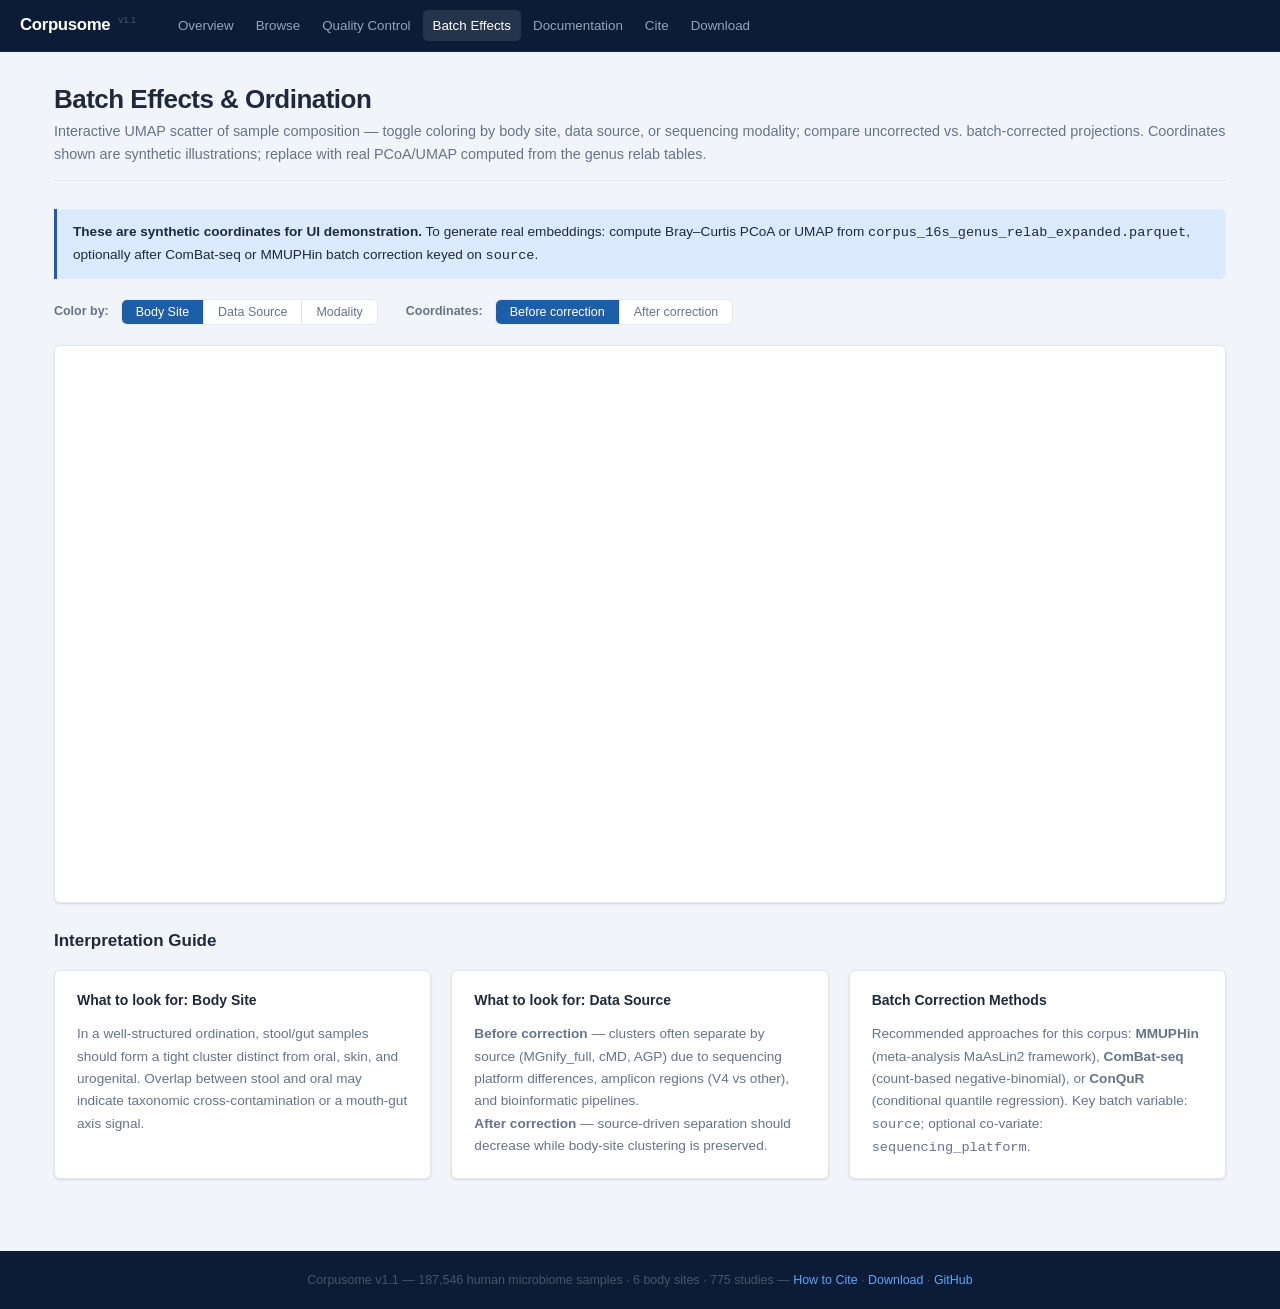
==== docs/batch.html @ d5f17908 "website" ====
<!DOCTYPE html>
<html lang="en">
<head>
  <meta charset="UTF-8">
  <meta name="viewport" content="width=device-width, initial-scale=1.0">
  <title>Batch Effects — Corpusome</title>
  <link rel="icon" href="data:image/svg+xml,<svg xmlns='http://www.w3.org/2000/svg' viewBox='0 0 100 100'><text y='.9em' font-size='90'>🧬</text></svg>">
  <link rel="stylesheet" href="css/style.css">
</head>
<body>

<main class="main">
  <div class="container">

    <div class="page-header">
      <div class="page-title">Batch Effects &amp; Ordination</div>
      <div class="page-subtitle">
        Interactive UMAP scatter of sample composition — toggle coloring by body site, data source,
        or sequencing modality; compare uncorrected vs. batch-corrected projections.
        Coordinates shown are synthetic illustrations; replace with real PCoA/UMAP computed from
        the genus relab tables.
      </div>
    </div>

    <div class="info-box">
      <strong>These are synthetic coordinates for UI demonstration.</strong>
      To generate real embeddings: compute Bray–Curtis PCoA or UMAP from
      <code>corpus_16s_genus_relab_expanded.parquet</code>,
      optionally after ComBat-seq or MMUPHin batch correction keyed on <code>source</code>.
    </div>

    <!-- Controls -->
    <div class="controls-row" style="margin-bottom:1.25rem">
      <span class="control-label">Color by:</span>
      <div class="toggle-group">
        <button class="toggle-btn color-btn active" data-col="body_site">Body Site</button>
        <button class="toggle-btn color-btn" data-col="source">Data Source</button>
        <button class="toggle-btn color-btn" data-col="modality">Modality</button>
      </div>

      <span class="control-label" style="margin-left:1rem">Coordinates:</span>
      <div class="toggle-group">
        <button class="toggle-btn coord-btn active" data-coord="pre">Before correction</button>
        <button class="toggle-btn coord-btn" data-coord="post">After correction</button>
      </div>
    </div>

    <!-- UMAP chart -->
    <div class="chart-card" style="margin-bottom:1.5rem">
      <div class="chart-box-wide" id="chart-umap" style="height:520px"></div>
    </div>

    <!-- Interpretation guide -->
    <div class="section">
      <div class="section-title">Interpretation Guide</div>
      <div class="charts-grid" style="grid-template-columns:repeat(auto-fit,minmax(300px,1fr))">

        <div class="chart-card">
          <div class="chart-title">What to look for: Body Site</div>
          <p style="font-size:0.85rem;color:var(--text-muted);line-height:1.65">
            In a well-structured ordination, stool/gut samples should form a tight cluster
            distinct from oral, skin, and urogenital. Overlap between stool and oral may
            indicate taxonomic cross-contamination or a mouth-gut axis signal.
          </p>
        </div>

        <div class="chart-card">
          <div class="chart-title">What to look for: Data Source</div>
          <p style="font-size:0.85rem;color:var(--text-muted);line-height:1.65">
            <strong>Before correction</strong> — clusters often separate by source (MGnify_full,
            cMD, AGP) due to sequencing platform differences, amplicon regions (V4 vs other),
            and bioinformatic pipelines.<br>
            <strong>After correction</strong> — source-driven separation should decrease
            while body-site clustering is preserved.
          </p>
        </div>

        <div class="chart-card">
          <div class="chart-title">Batch Correction Methods</div>
          <p style="font-size:0.85rem;color:var(--text-muted);line-height:1.65">
            Recommended approaches for this corpus:
            <strong>MMUPHin</strong> (meta-analysis MaAsLin2 framework),
            <strong>ComBat-seq</strong> (count-based negative-binomial),
            or <strong>ConQuR</strong> (conditional quantile regression).
            Key batch variable: <code>source</code>; optional co-variate: <code>sequencing_platform</code>.
          </p>
        </div>

      </div>
    </div>

  </div>
</main>

<script src="https://cdn.plot.ly/plotly-2.35.2.min.js"></script>
<script src="js/main.js"></script>
<script src="js/batch.js"></script>
</body>
</html>
---- docs/css/style.css ----
/* ═══════════════════════════════════════════════════════════════
   Corpusome — style.css
   ═══════════════════════════════════════════════════════════════ */

/* ── CSS Custom Properties ──────────────────────────────────────── */
:root {
  --bg:           #f1f5f9;
  --bg-card:      #ffffff;
  --bg-nav:       #0c1c36;
  --bg-nav-hover: rgba(255,255,255,0.07);
  --text:         #1e293b;
  --text-muted:   #64748b;
  --text-nav:     #94a3b8;
  --accent:       #1d5ea8;
  --accent-2:     #1e40af;
  --accent-light: #dbeafe;
  --border:       #e2e8f0;
  --radius:       6px;
  --shadow-sm:    0 1px 2px rgba(0,0,0,0.06);
  --shadow:       0 1px 3px rgba(0,0,0,0.08), 0 1px 2px rgba(0,0,0,0.05);
  --shadow-md:    0 4px 8px rgba(0,0,0,0.07), 0 2px 4px rgba(0,0,0,0.05);
}

@media (prefers-color-scheme: dark) {
  :root {
    --bg:           #0f172a;
    --bg-card:      #1e293b;
    --bg-nav:       #020617;
    --bg-nav-hover: rgba(255,255,255,0.07);
    --text:         #e2e8f0;
    --text-muted:   #94a3b8;
    --text-nav:     #64748b;
    --accent:       #3b82f6;
    --accent-2:     #60a5fa;
    --accent-light: #1e3a5f;
    --border:       #334155;
    --shadow-sm:    0 1px 2px rgba(0,0,0,0.4);
    --shadow:       0 1px 3px rgba(0,0,0,0.3);
    --shadow-md:    0 4px 8px rgba(0,0,0,0.3);
  }
}

/* ── Reset & Base ───────────────────────────────────────────────── */
*, *::before, *::after { box-sizing: border-box; margin: 0; padding: 0; }
html { scroll-behavior: smooth; }

body {
  font-family: -apple-system, BlinkMacSystemFont, "Segoe UI", Roboto,
               "Helvetica Neue", Arial, sans-serif;
  background: var(--bg);
  color: var(--text);
  line-height: 1.6;
  min-height: 100vh;
  font-size: 15px;
}

a { color: var(--accent); text-decoration: none; }
a:hover { color: var(--accent-2); text-decoration: underline; }

/* ── Navigation ─────────────────────────────────────────────────── */
.nav {
  position: fixed; top: 0; left: 0; right: 0; z-index: 1000;
  background: var(--bg-nav);
  height: 52px;
  display: flex; align-items: center;
  padding: 0 1.25rem;
  border-bottom: 1px solid rgba(255,255,255,0.05);
}

.nav-brand {
  color: #fff; font-weight: 700; font-size: 1.05rem;
  letter-spacing: -0.02em; margin-right: 2rem;
  white-space: nowrap; flex-shrink: 0; text-decoration: none;
}
.nav-brand:hover { color: #fff; text-decoration: none; }
.nav-brand .version {
  font-size: 0.62rem; font-weight: 400; color: #475569;
  margin-left: 4px; vertical-align: super;
}

.nav-links {
  display: flex; align-items: center; gap: 2px;
  flex: 1; overflow-x: auto; scrollbar-width: none;
}
.nav-links::-webkit-scrollbar { display: none; }

.nav-link {
  color: var(--text-nav); font-size: 0.835rem; font-weight: 450;
  padding: 5px 10px; border-radius: 5px;
  white-space: nowrap; transition: background 0.12s, color 0.12s;
  text-decoration: none;
}
.nav-link:hover { background: var(--bg-nav-hover); color: #fff; text-decoration: none; }
.nav-link.active { background: rgba(255,255,255,0.10); color: #fff; }

.nav-hamburger {
  display: none; background: none; border: none;
  cursor: pointer; color: #fff; font-size: 1.2rem;
  margin-left: auto; padding: 6px;
}

.nav-mobile-menu {
  display: none;
  position: fixed; top: 52px; left: 0; right: 0; z-index: 999;
  background: var(--bg-nav);
  padding: 0.5rem 1rem 1rem;
  border-bottom: 1px solid rgba(255,255,255,0.07);
}
.nav-mobile-menu.open { display: block; }
.nav-mobile-menu .nav-link { display: block; padding: 8px 10px; }

/* ── Layout ──────────────────────────────────────────────────────── */
.main { margin-top: 52px; min-height: calc(100vh - 52px - 58px); }
.container { max-width: 1220px; margin: 0 auto; padding: 2rem 1.5rem; }

.page-header {
  margin-bottom: 1.75rem; padding-bottom: 0.875rem;
  border-bottom: 1px solid var(--border);
}
.page-title {
  font-size: 1.625rem; font-weight: 700;
  letter-spacing: -0.02em; line-height: 1.2; margin-bottom: 0.3rem;
}
.page-subtitle { color: var(--text-muted); font-size: 0.9rem; }

/* ── Hero Banner (Overview) ─────────────────────────────────────── */
.hero {
  background: linear-gradient(135deg, #0c1c36 0%, #0f2444 60%, #0c2d52 100%);
  color: #fff; padding: 3rem 1.5rem;
  text-align: center;
}
.hero-title {
  font-size: 2.5rem; font-weight: 800; letter-spacing: -0.03em;
  margin-bottom: 0.5rem; line-height: 1.1;
}
.hero-title .accent { color: #60a5fa; }
.hero-subtitle {
  font-size: 1.05rem; color: #94a3b8; max-width: 680px;
  margin: 0 auto 1.5rem; line-height: 1.65;
}
.hero-chips { display: flex; gap: 0.5rem; justify-content: center; flex-wrap: wrap; }
.hero-chip {
  background: rgba(255,255,255,0.08); border: 1px solid rgba(255,255,255,0.12);
  border-radius: 9999px; padding: 4px 14px;
  font-size: 0.78rem; font-weight: 500; color: #cbd5e1;
}

/* ── Stat Cards ──────────────────────────────────────────────────── */
.stats-grid {
  display: grid;
  grid-template-columns: repeat(auto-fit, minmax(175px, 1fr));
  gap: 1rem; margin-bottom: 2rem;
}
.stat-card {
  background: var(--bg-card); border: 1px solid var(--border);
  border-radius: var(--radius); padding: 1.125rem 1.375rem;
  box-shadow: var(--shadow);
}
.stat-value {
  font-size: 1.875rem; font-weight: 700; line-height: 1;
  color: var(--accent); margin-bottom: 0.3rem;
  letter-spacing: -0.03em;
  font-variant-numeric: tabular-nums;
}
.stat-label { font-size: 0.8rem; color: var(--text-muted); font-weight: 500; }
.stat-sub   { font-size: 0.72rem; color: var(--text-muted); margin-top: 0.25rem; }

/* ── Charts Grid ─────────────────────────────────────────────────── */
.charts-grid {
  display: grid;
  grid-template-columns: repeat(auto-fit, minmax(460px, 1fr));
  gap: 1.25rem; margin-bottom: 2rem;
}
.charts-grid.two-col {
  grid-template-columns: repeat(2, 1fr);
}

.chart-card {
  background: var(--bg-card); border: 1px solid var(--border);
  border-radius: var(--radius); padding: 1.125rem 1.375rem;
  box-shadow: var(--shadow);
}
.chart-card.wide { grid-column: 1 / -1; }

.chart-title {
  font-size: 0.875rem; font-weight: 600; margin-bottom: 0.75rem; color: var(--text);
}
.chart-subtitle {
  font-size: 0.75rem; color: var(--text-muted); margin-top: -0.5rem; margin-bottom: 0.75rem;
}

.chart-box      { width: 100%; height: 300px; }
.chart-box-tall { width: 100%; height: 440px; }
.chart-box-wide { width: 100%; height: 380px; }

/* ── Badges ───────────────────────────────────────────────────────── */
.badge {
  display: inline-block; padding: 1px 8px;
  border-radius: 9999px; font-size: 0.7rem; font-weight: 600;
  white-space: nowrap; line-height: 1.6;
}
.badge-stool, .badge-16S    { background: #d1fae5; color: #065f46; }
.badge-oral                  { background: #fee2e2; color: #991b1b; }
.badge-skin                  { background: #ede9fe; color: #5b21b6; }
.badge-respiratory           { background: #e0f2fe; color: #075985; }
.badge-urogenital            { background: #fce7f3; color: #9d174d; }
.badge-milk                  { background: #fef3c7; color: #92400e; }
.badge-shotgun               { background: #fee2e2; color: #991b1b; }
.badge-healthy               { background: #d1fae5; color: #065f46; }
.badge-diseased, .badge-disease { background: #fee2e2; color: #991b1b; }
.badge-unlabeled             { background: #f1f5f9; color: #64748b; }
.badge-AGP                   { background: #d1fae5; color: #065f46; }
.badge-MGnify                { background: #fef3c7; color: #92400e; }
.badge-MGnify_full           { background: #dbeafe; color: #1d4ed8; }
.badge-curatedMetagenomicData { background: #ede9fe; color: #5b21b6; }

@media (prefers-color-scheme: dark) {
  .badge-stool, .badge-16S   { background: #064e3b; color: #6ee7b7; }
  .badge-oral                { background: #7f1d1d; color: #fca5a5; }
  .badge-skin                { background: #4c1d95; color: #ddd6fe; }
  .badge-respiratory         { background: #0c4a6e; color: #7dd3fc; }
  .badge-urogenital          { background: #831843; color: #fbcfe8; }
  .badge-milk                { background: #78350f; color: #fde68a; }
  .badge-shotgun             { background: #7f1d1d; color: #fca5a5; }
  .badge-healthy             { background: #064e3b; color: #6ee7b7; }
  .badge-diseased, .badge-disease { background: #7f1d1d; color: #fca5a5; }
  .badge-unlabeled           { background: #1e293b; color: #94a3b8; }
  .badge-AGP                 { background: #064e3b; color: #6ee7b7; }
  .badge-MGnify              { background: #78350f; color: #fde68a; }
  .badge-MGnify_full         { background: #1e3a5f; color: #93c5fd; }
  .badge-curatedMetagenomicData { background: #4c1d95; color: #ddd6fe; }
}

/* ── Browse page filters ─────────────────────────────────────────── */
.filters-bar {
  display: flex; flex-wrap: wrap; gap: 0.75rem; align-items: flex-end;
  background: var(--bg-card); border: 1px solid var(--border);
  border-radius: var(--radius); padding: 1rem 1.25rem;
  box-shadow: var(--shadow); margin-bottom: 1rem;
}
.filter-group { display: flex; flex-direction: column; gap: 3px; min-width: 130px; }
.filter-label {
  font-size: 0.68rem; font-weight: 700; color: var(--text-muted);
  text-transform: uppercase; letter-spacing: 0.05em;
}
.filter-select, .filter-input {
  background: var(--bg); border: 1px solid var(--border);
  border-radius: var(--radius); color: var(--text);
  font-size: 0.835rem; padding: 5px 8px; outline: none;
  transition: border-color 0.12s; min-width: 0;
}
.filter-select:focus, .filter-input:focus {
  border-color: var(--accent); box-shadow: 0 0 0 2px var(--accent-light);
}
.filter-actions { display: flex; gap: 0.5rem; align-items: flex-end; }

.btn {
  border: none; border-radius: var(--radius); cursor: pointer;
  font-size: 0.835rem; font-weight: 500; padding: 5px 14px;
  white-space: nowrap; transition: all 0.12s; line-height: 1.6;
}
.btn-primary { background: var(--accent); color: #fff; }
.btn-primary:hover { background: var(--accent-2); }
.btn-secondary {
  background: var(--bg); color: var(--text-muted);
  border: 1px solid var(--border);
}
.btn-secondary:hover { background: var(--accent-light); color: var(--accent); }

.table-meta { font-size: 0.78rem; color: var(--text-muted); margin-bottom: 0.5rem; }

/* ── Tabulator overrides ─────────────────────────────────────────── */
.tabulator {
  font-size: 0.81rem !important;
  border: 1px solid var(--border) !important;
  border-radius: var(--radius) !important;
  overflow: hidden;
  background: var(--bg-card) !important;
  color: var(--text) !important;
  font-family: inherit !important;
}
.tabulator .tabulator-header {
  background: var(--bg) !important;
  border-bottom: 2px solid var(--border) !important;
}
.tabulator .tabulator-col {
  background: var(--bg) !important;
  border-right: 1px solid var(--border) !important;
  color: var(--text-muted) !important;
}
.tabulator .tabulator-col .tabulator-col-title {
  font-size: 0.7rem; text-transform: uppercase;
  letter-spacing: 0.04em; font-weight: 700;
}
.tabulator-row {
  background: var(--bg-card) !important;
  color: var(--text) !important;
  border-bottom: 1px solid var(--border) !important;
}
.tabulator-row.tabulator-row-even { background: var(--bg) !important; }
.tabulator-row:hover { background: var(--accent-light) !important; }
.tabulator .tabulator-footer {
  background: var(--bg) !important;
  border-top: 1px solid var(--border) !important;
  color: var(--text-muted) !important;
}
.tabulator-page {
  background: var(--bg-card) !important; color: var(--text) !important;
  border: 1px solid var(--border) !important; border-radius: 4px !important;
  margin: 0 2px;
}
.tabulator-page.active {
  background: var(--accent) !important; color: #fff !important;
  border-color: var(--accent) !important;
}
.tabulator-page-size {
  background: var(--bg-card) !important; color: var(--text) !important;
  border: 1px solid var(--border) !important; border-radius: 4px !important;
}

/* ── Toggle / Controls ───────────────────────────────────────────── */
.controls-row {
  display: flex; flex-wrap: wrap; gap: 0.75rem; align-items: center;
  margin-bottom: 1rem;
}
.control-label {
  font-size: 0.78rem; font-weight: 600; color: var(--text-muted);
  white-space: nowrap;
}
.toggle-group {
  display: flex; border: 1px solid var(--border);
  border-radius: var(--radius); overflow: hidden;
  background: var(--bg-card);
}
.toggle-btn {
  background: none; border: none; cursor: pointer;
  padding: 5px 14px; font-size: 0.78rem; font-weight: 500;
  color: var(--text-muted); border-right: 1px solid var(--border);
  transition: all 0.12s;
}
.toggle-btn:last-child { border-right: none; }
.toggle-btn.active { background: var(--accent); color: #fff; }
.toggle-btn:hover:not(.active) { background: var(--accent-light); color: var(--accent); }

/* ── Section ─────────────────────────────────────────────────────── */
.section { margin-bottom: 2.5rem; }
.section-title { font-size: 1.0625rem; font-weight: 600; margin-bottom: 1rem; }
.section-subtitle { font-size: 0.85rem; color: var(--text-muted); margin-bottom: 1.25rem; }

/* ── Documentation / Schema ──────────────────────────────────────── */
.schema-wrapper {
  background: var(--bg-card); border: 1px solid var(--border);
  border-radius: var(--radius); overflow: hidden;
  box-shadow: var(--shadow); margin-bottom: 2rem;
  overflow-x: auto;
}
.schema-table {
  width: 100%; border-collapse: collapse; font-size: 0.85rem;
}
.schema-table th {
  text-align: left; padding: 8px 14px; background: var(--bg);
  font-size: 0.7rem; font-weight: 700; text-transform: uppercase;
  letter-spacing: 0.05em; color: var(--text-muted);
  border-bottom: 2px solid var(--border); white-space: nowrap;
}
.schema-table td {
  padding: 9px 14px; border-bottom: 1px solid var(--border);
  vertical-align: top;
}
.schema-table tr:last-child td { border-bottom: none; }
.schema-table code {
  background: var(--bg); border: 1px solid var(--border);
  padding: 1px 5px; border-radius: 3px;
  font-family: 'SFMono-Regular', Consolas, 'Liberation Mono', Menlo, monospace;
  font-size: 0.78rem;
}
.schema-table .type-tag {
  display: inline-block; padding: 1px 7px; border-radius: 9999px;
  font-size: 0.68rem; font-weight: 600; white-space: nowrap;
  background: #e0f2fe; color: #075985;
}
@media (prefers-color-scheme: dark) {
  .schema-table .type-tag { background: #0c4a6e; color: #7dd3fc; }
}

.pipeline-step {
  display: flex; gap: 1rem; margin-bottom: 1.125rem;
  background: var(--bg-card); border: 1px solid var(--border);
  border-radius: var(--radius); padding: 1rem 1.25rem;
  box-shadow: var(--shadow-sm);
}
.step-number {
  flex-shrink: 0; width: 28px; height: 28px;
  background: var(--accent); color: #fff;
  border-radius: 50%; display: flex; align-items: center; justify-content: center;
  font-size: 0.75rem; font-weight: 700; margin-top: 2px;
}
.step-content h4 { font-size: 0.9rem; font-weight: 600; margin-bottom: 0.2rem; }
.step-content p  { font-size: 0.82rem; color: var(--text-muted); }

/* ── Cite / Code blocks ──────────────────────────────────────────── */
.cite-block {
  background: var(--bg); border: 1px solid var(--border);
  border-radius: var(--radius); padding: 1.125rem;
  font-family: 'SFMono-Regular', Consolas, 'Liberation Mono', Menlo, monospace;
  font-size: 0.78rem; line-height: 1.7;
  white-space: pre-wrap; word-break: break-word;
  position: relative; margin: 0.625rem 0 1.5rem;
  box-shadow: var(--shadow-sm);
}
.copy-btn {
  position: absolute; top: 8px; right: 8px;
  background: var(--accent); color: #fff; border: none;
  border-radius: 4px; padding: 3px 10px; font-size: 0.7rem;
  cursor: pointer; transition: background 0.12s; white-space: nowrap;
}
.copy-btn:hover { background: var(--accent-2); }
.copy-btn.copied { background: #059669; }

/* ── Download ────────────────────────────────────────────────────── */
.download-section {
  background: var(--bg-card); border: 1px solid var(--border);
  border-radius: var(--radius); overflow: hidden;
  box-shadow: var(--shadow); margin-bottom: 1.5rem;
  overflow-x: auto;
}
.download-table {
  width: 100%; border-collapse: collapse; font-size: 0.85rem;
}
.download-table th {
  text-align: left; padding: 8px 14px; background: var(--bg);
  font-size: 0.7rem; font-weight: 700; text-transform: uppercase;
  letter-spacing: 0.05em; color: var(--text-muted);
  border-bottom: 2px solid var(--border); white-space: nowrap;
}
.download-table td { padding: 10px 14px; border-bottom: 1px solid var(--border); vertical-align: middle; }
.download-table tr:last-child td { border-bottom: none; }
.download-table .mono { font-family: monospace; font-size: 0.78rem; color: var(--text-muted); }

.download-btn {
  display: inline-flex; align-items: center; gap: 5px;
  background: var(--accent); color: #fff; border-radius: var(--radius);
  padding: 4px 12px; font-size: 0.78rem; font-weight: 500;
  text-decoration: none; transition: background 0.12s;
}
.download-btn:hover { background: var(--accent-2); text-decoration: none; color: #fff; }

/* ── Info / Alert boxes ──────────────────────────────────────────── */
.info-box {
  background: var(--accent-light); border-left: 3px solid var(--accent);
  border-radius: 0 var(--radius) var(--radius) 0;
  padding: 0.75rem 1rem; font-size: 0.85rem;
  margin-bottom: 1.25rem; color: var(--text);
}

.doi-box {
  display: inline-flex; align-items: center; gap: 8px;
  background: var(--bg-card); border: 1px solid var(--border);
  border-radius: var(--radius); padding: 8px 16px;
  font-size: 0.875rem; box-shadow: var(--shadow-sm); margin-bottom: 1.5rem;
}

/* ── Footer ──────────────────────────────────────────────────────── */
.footer {
  background: var(--bg-nav); color: #475569;
  font-size: 0.78rem; text-align: center; padding: 1.25rem;
}
.footer a { color: #60a5fa; }
.footer a:hover { color: #93c5fd; }

/* ── Responsive ──────────────────────────────────────────────────── */
@media (max-width: 768px) {
  .nav-links { display: none; }
  .nav-hamburger { display: block; }
  .charts-grid { grid-template-columns: 1fr !important; }
  .stats-grid  { grid-template-columns: repeat(2, 1fr); }
  .container   { padding: 1.25rem 1rem; }
  .page-title  { font-size: 1.325rem; }
  .filters-bar { flex-direction: column; align-items: stretch; }
  .filter-group { min-width: auto; width: 100%; }
  .filter-select, .filter-input { width: 100%; }
  .hero { padding: 2rem 1rem; }
  .hero-title { font-size: 1.75rem; }
  .charts-grid.two-col { grid-template-columns: 1fr; }
}
@media (max-width: 480px) {
  .stats-grid { grid-template-columns: 1fr; }
  .stat-value { font-size: 1.625rem; }
}
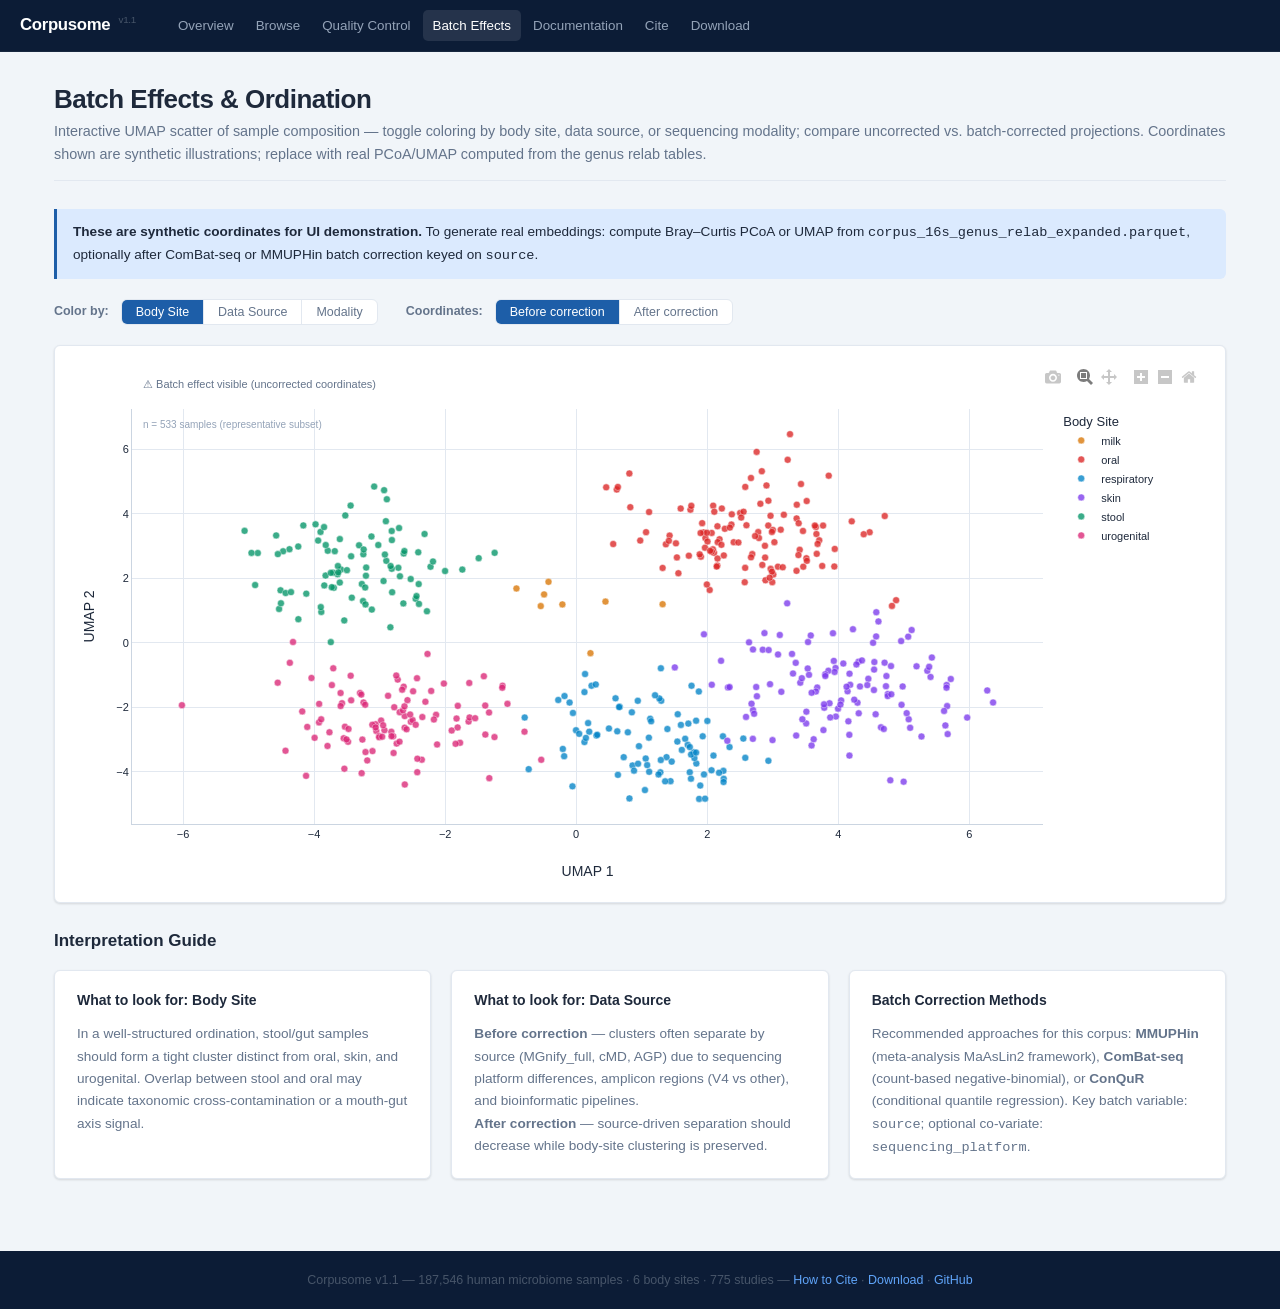
==== commit d655df21: "data changes" ====
--- a/docs/batch.html
+++ b/docs/batch.html
@@ -94,6 +94,7 @@
 
 <script src="https://cdn.plot.ly/plotly-2.35.2.min.js"></script>
 <script src="js/main.js"></script>
+<script src="js/data_batch.js"></script>
 <script src="js/batch.js"></script>
 </body>
 </html>
